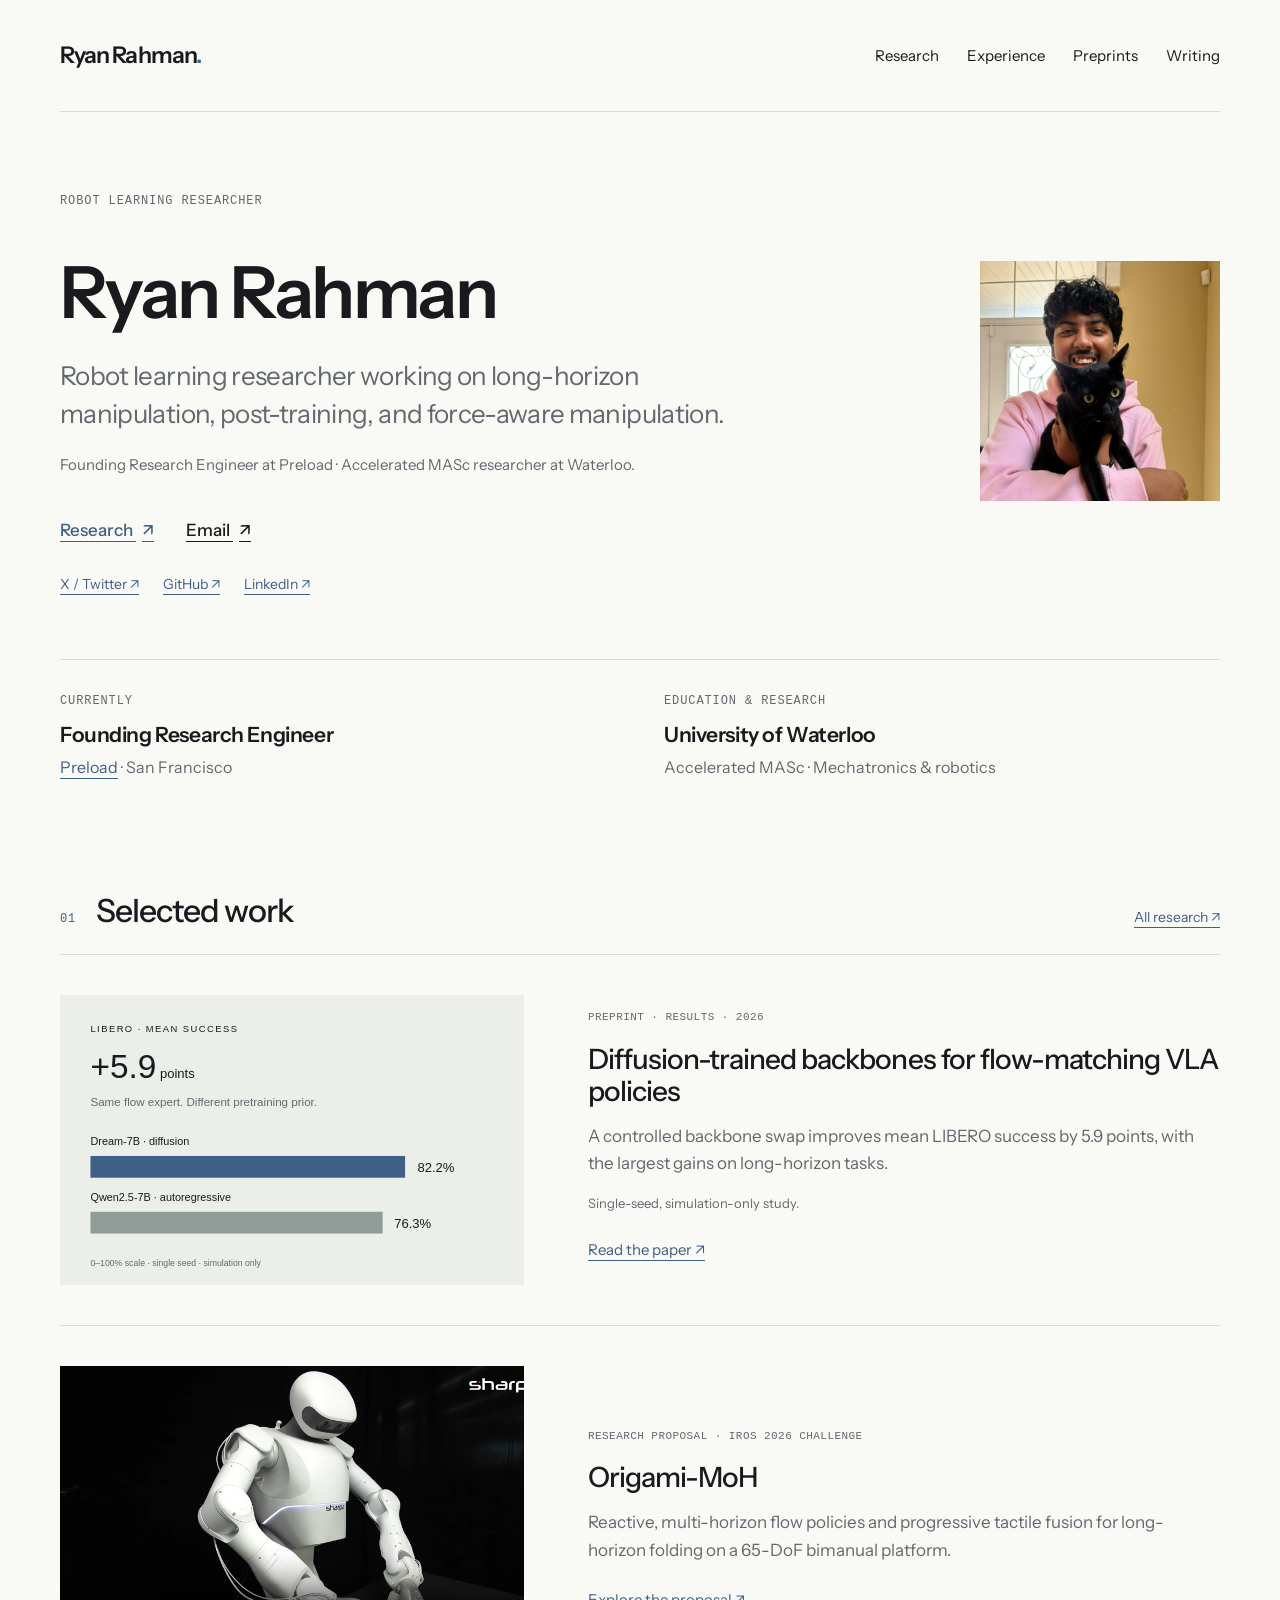
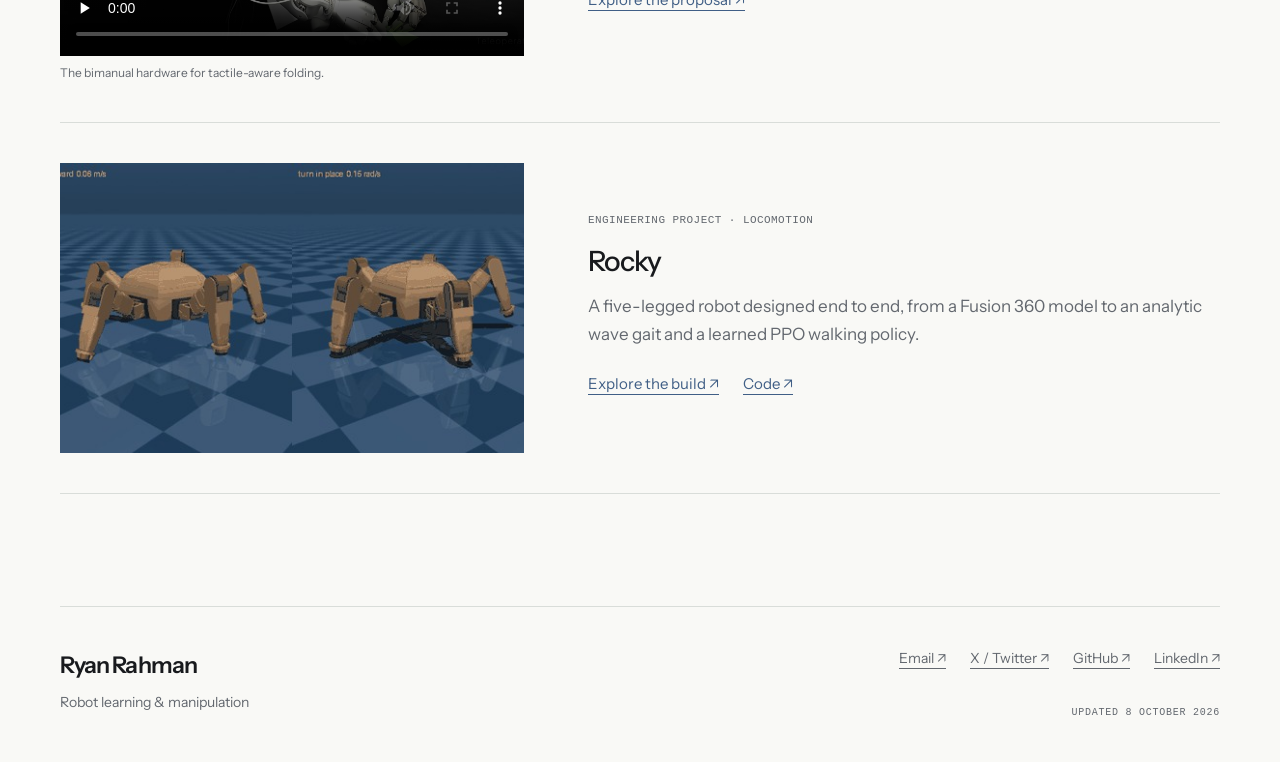
==== index.html @ 8556d03f "Install Vercel Web Analytics ## Vercel Web Analytics Configuration Update  ### Summary Updated Verce" ====
<!doctype html>
<html lang="en">
<head>
<meta charset="utf-8">
<meta name="viewport" content="width=device-width, initial-scale=1"><title>Ryan Rahman · Robot Learning</title>
<meta name="description" content="Ryan Rahman, robot learning researcher working on long-horizon manipulation, post-training, and force-aware manipulation. Founding Research Engineer at Preload and accelerated MASc researcher at Waterloo.">
<link rel="preconnect" href="https://fonts.googleapis.com">
<link rel="preconnect" href="https://fonts.gstatic.com" crossorigin>
<link href="https://fonts.googleapis.com/css2?family=Instrument+Sans:wght@400;500;600;700&display=swap" rel="stylesheet">
<link rel="stylesheet" href="assets/legacy.css">
<link rel="stylesheet" href="assets/site.css">
<script>
  window.va = window.va || function () { (window.vaq = window.vaq || []).push(arguments); };
</script>
<script defer src="/_vercel/analytics/script.js"></script>
<script>
// Preserve previously shared homepage section links.
const oldSections = {'#experience':'experience.html','#preprints':'preprints.html','#discussion':'writing.html'};
function followOldSection(){const destination=oldSections[location.hash];if(destination)location.replace(destination)}
followOldSection();window.addEventListener('hashchange',followOldSection);
</script></head>
<body><a class="skip-link" href="#main">Skip to content</a>
<div class="site-shell">
<header class="site-header"><a class="home-link" href="index.html" aria-label="Ryan Rahman home">Ryan Rahman<span class="brand-dot">.</span></a>
<nav aria-label="Main navigation"><a href="research.html">Research</a><a href="experience.html">Experience</a><a href="preprints.html">Preprints</a><a href="writing.html">Writing</a></nav>
</header>
<main id="main">
<section class="hero" id="about" aria-labelledby="hero-title">
<p class="eyebrow">Robot learning researcher</p>
<div class="hero-layout">
<div>
<h1 id="hero-title">Ryan Rahman</h1>
<p class="hero-intro">Robot learning researcher working on long-horizon manipulation, post-training, and force-aware manipulation.</p>
<p class="hero-affiliation">Founding Research Engineer at Preload · Accelerated MASc researcher at Waterloo.</p>
<div class="hero-actions"><a href="research.html">Research <span aria-hidden="true">↗</span></a><a href="mailto:r8rahman@uwaterloo.ca">Email <span aria-hidden="true">↗</span></a>
</div>
<nav class="social-links" aria-label="Social profiles"><a href="https://x.com/ryanrahman360">X / Twitter ↗</a><a href="https://github.com/ryanrahman27">GitHub ↗</a><a href="https://www.linkedin.com/in/ryan-rahman27/">LinkedIn ↗</a></nav>
</div><img class="portrait" src="assets/ryan-cat.png" width="1536" height="2048" alt="Ryan Rahman smiling while holding his black cat">
</div>
<div class="affiliations">
<div>
<p class="eyebrow">Currently</p>
<h2>Founding Research Engineer</h2>
<p><a href="https://preload.ai/">Preload</a> · San Francisco</p>
</div>
<div>
<p class="eyebrow">Education &amp; research</p>
<h2>University of Waterloo</h2>
<p>Accelerated MASc · Mechatronics &amp; robotics</p>
</div>
</div>
</section>
<section id="research" class="content-section selected" aria-labelledby="selected-title">
<div class="section-heading"><span class="eyebrow">01</span>
<h2 id="selected-title">Selected work</h2><a href="research.html">All research <span aria-hidden="true">↗</span></a>
</div>
<article class="work-row"><a class="work-media" href="preprints/diffusion-vla.html" aria-label="Read the diffusion backbone preprint"><img src="assets/backbone-results.svg" alt="Mean LIBERO success: Dream-7B 82.2%, matched Qwen2.5-7B 76.3%. Single-seed simulation results." width="640" height="400" loading="lazy"></a>
<div class="work-copy">
<p class="eyebrow">Preprint · Results · 2026</p>
<h3><a href="preprints/diffusion-vla.html">Diffusion-trained backbones for flow-matching VLA policies</a>
</h3>
<p>A controlled backbone swap improves mean LIBERO success by 5.9 points, with the largest gains on long-horizon tasks.</p>
<p class="work-note">Single-seed, simulation-only study.</p><a class="text-link" href="preprints/diffusion-vla.html">Read the paper <span aria-hidden="true">↗</span></a>
</div>
</article>
<article class="work-row">
<figure class="work-media"><video src="assets/origami.mp4" poster="assets/origami-poster.jpg" width="640" height="400" controls playsinline preload="none" aria-label="Origami-MoH bimanual dexterous hardware demonstration"></video><figcaption>The bimanual hardware for tactile-aware folding.</figcaption>
</figure>
<div class="work-copy">
<p class="eyebrow">Research proposal · IROS 2026 challenge</p>
<h3><a href="preprints/origami-moh.html">Origami-MoH</a>
</h3>
<p>Reactive, multi-horizon flow policies and progressive tactile fusion for long-horizon folding on a 65-DoF bimanual platform.</p><a class="text-link" href="preprints/origami-moh.html">Explore the proposal <span aria-hidden="true">↗</span></a>
</div>
</article>
<article class="work-row"><a class="work-media" href="research.html#rocky" aria-label="Explore the Rocky project"><img src="assets/rocky-still.jpg" alt="Rocky, a five-legged robot, in its MuJoCo locomotion simulation" width="640" height="400" loading="lazy"></a>
<div class="work-copy">
<p class="eyebrow">Engineering project · Locomotion</p>
<h3><a href="research.html#rocky">Rocky</a>
</h3>
<p>A five-legged robot designed end to end, from a Fusion 360 model to an analytic wave gait and a learned PPO walking policy.</p><a class="text-link" href="research.html#rocky">Explore the build <span aria-hidden="true">↗</span></a><a class="text-link" href="https://github.com/ryanrahman27/rocky">Code <span aria-hidden="true">↗</span></a>
</div>
</article>
</section>



</main>
<footer class="site-footer">
<div><a class="home-link" href="index.html">Ryan Rahman</a>
<p>Robot learning &amp; manipulation</p>
</div>
<div class="footer-links"><a href="mailto:r8rahman@uwaterloo.ca">Email ↗</a><a href="https://x.com/ryanrahman360">X / Twitter ↗</a><a href="https://github.com/ryanrahman27">GitHub ↗</a><a href="https://www.linkedin.com/in/ryan-rahman27/">LinkedIn ↗</a><span class="eyebrow">Updated 8 October 2026</span>
</div>
</footer>
</div>

</body>
</html>
---- assets/legacy.css ----
:root{
    --bg:#ffffff; --text:#333333; --muted:#777777; --soft:#f7f7f7;
    --rule:#e5e5e5; --link:#337ab7; --link-h:#23527c;
    --sans:'Montserrat','Helvetica Neue',Arial,sans-serif;
    --mono:'SFMono-Regular','Consolas','Liberation Mono',Menlo,monospace;
    --w:730px;
  }
  *,*::before,*::after{ box-sizing:border-box; }
  html{ -webkit-text-size-adjust:100%; scroll-behavior:smooth; }
  @media (prefers-reduced-motion:reduce){ html{ scroll-behavior:auto; } }
  body{
    margin:0; background:var(--bg); color:var(--text);
    font-family:var(--sans); font-size:15px; line-height:1.6;
    -webkit-font-smoothing:antialiased; text-rendering:optimizeLegibility;
  }
  a{ color:var(--link); text-decoration:none; }
  a:hover{ color:var(--link-h); text-decoration:underline; }
  img{ max-width:100%; }
  b,strong{ font-weight:600; }

  .page{ max-width:var(--w); margin:0 auto; padding:20px 15px 40px; }

  /* ---------- Header (brand + nav) ---------- */
  .header{
    display:flex; justify-content:space-between; align-items:baseline;
    flex-wrap:wrap; gap:.4rem 1rem;
    border-bottom:1px solid var(--rule); padding-bottom:12px; margin-bottom:26px;
  }
  .brand{ font-size:22px; font-weight:500; color:#333; margin:0; line-height:40px; letter-spacing:.01em; }
  .tabs{ display:flex; flex-wrap:wrap; gap:2px; }
  .tab{
    font-family:var(--sans); font-size:12px; font-weight:500; letter-spacing:.05em;
    text-transform:uppercase; color:var(--link); background:none; border:0; cursor:pointer;
    padding:8px 12px; border-radius:4px; line-height:1; transition:background .15s,color .15s;
  }
  .tab:hover{ color:var(--link-h); background:var(--soft); text-decoration:none; }
  .tab[aria-selected="true"]{ color:#fff; background:var(--link); }
  .tab:focus-visible{ outline:2px solid var(--link); outline-offset:2px; }

  /* ---------- Intro (bio) ---------- */
  .intro{ margin-bottom:38px; }
  .subtitle{ font-size:16px; color:var(--muted); margin:0 0 1.3rem; }
  .abstract{ margin:0; }
  .abstract p{ margin:0; line-height:1.7; }
  .byline{ display:flex; flex-wrap:wrap; align-items:baseline; gap:.3rem .8rem; font-size:13.5px; color:var(--muted); margin-top:1.5rem; }
  .byline .sep{ color:#ccc; }
  .byline .affil{ color:var(--muted); }

  /* ---------- About ---------- */
  .about{ display:flex; gap:1.8rem; align-items:flex-start; }
  .about-photo{ flex:0 0 210px; width:210px; height:auto; border:1px solid var(--rule); border-radius:4px; display:block; }
  .about-text{ flex:1 1 0; min-width:0; }
  .about-text .subtitle{ margin-top:0; }
  @media (max-width:36rem){ .about{ flex-direction:column; gap:1.2rem; } .about-photo{ width:170px; flex-basis:auto; } }

  /* ---------- Sections / panels ---------- */
  main{ margin:0; }
  section.panel{ margin-top:1.6rem; }
  section.panel[hidden]{ display:none; }
  section.panel > p:first-child{ margin-top:0; }
  p{ margin:0 0 1rem; }

  h2.section{ font-size:20px; font-weight:500; color:#333; border-bottom:1px solid var(--rule); padding-bottom:6px; margin:0 0 18px; }
  h2.section .no{ color:var(--link); font-weight:500; margin-right:.4rem; }
  h3.sub{ font-size:18px; font-weight:600; color:#333; margin:30px 0 8px; line-height:1.3; }
  h3.sub:first-of-type{ margin-top:6px; }
  h3.sub .no{ color:var(--link); font-weight:600; margin-right:.45rem; }
  a.ref{ color:var(--link); }

  /* ---------- Experience entries ---------- */
  .entry{ margin-bottom:22px; }
  .entry .role{ font-size:16px; font-weight:600; color:#333; margin:0; }
  .entry .org{ font-size:13px; color:var(--muted); margin:2px 0 6px; }
  .entry .org .dot{ color:#ccc; margin:0 .4rem; }
  .entry .desc{ margin:4px 0 0; }
  .sidenote{ display:block; font-size:12px; color:var(--muted); line-height:1.5; margin:0 0 3px; }
  .sidenote b{ color:#555; font-weight:600; }
  ul.tight{ margin:.3rem 0 0; padding-left:1.15rem; }
  ul.tight li{ margin-bottom:.4rem; }
  ul.tight li::marker{ color:#bbb; }

  /* ---------- Figures / diagrams ---------- */
  figure{ margin:20px 0; }
  .plate{ background:var(--soft); border:1px solid var(--rule); border-radius:4px; padding:18px 16px; overflow-x:auto; }
  figcaption{ font-size:13px; color:var(--muted); margin-top:8px; line-height:1.5; }
  figcaption b{ color:#555; font-weight:600; }
  figure video.vid{ width:100%; height:auto; display:block; border:1px solid var(--rule); border-radius:4px; background:#000; }
  .flow{ display:flex; align-items:stretch; gap:.5rem; min-width:max-content; }
  .flow.col{ flex-direction:column; min-width:0; }
  .node{ flex:1 1 0; min-width:8.5rem; background:#fff; border:1px solid var(--rule); border-radius:4px; padding:.65rem .7rem; display:flex; flex-direction:column; gap:.15rem; justify-content:center; }
  .node .t{ font-size:13px; font-weight:600; color:#333; line-height:1.2; }
  .node .d{ font-family:var(--mono); font-size:10px; color:var(--muted); line-height:1.35; }
  .node.accent{ border-color:var(--link); }
  .node.accent .t{ color:var(--link); }
  .node.frozen{ background:#eee; border-style:dashed; }
  .arrow{ align-self:center; color:#bbb; font-size:1rem; flex:0 0 auto; }

  .photo-row{ display:grid; grid-template-columns:1fr 1fr; gap:.7rem; }
  .photo-row img{ width:100%; height:auto; display:block; border:1px solid var(--rule); border-radius:4px; background:var(--soft); }
  @media (max-width:34rem){ .photo-row{ grid-template-columns:1fr; } }

  /* ---------- Stat row ---------- */
  .stats{ display:grid; grid-template-columns:repeat(auto-fit,minmax(7rem,1fr)); gap:0; margin:16px 0 0; border:1px solid var(--rule); border-radius:4px; overflow:hidden; }
  .stat{ padding:12px 14px; background:var(--soft); border-right:1px solid var(--rule); }
  .stat:last-child{ border-right:0; }
  .stat .v{ font-size:16px; font-weight:600; color:#333; }
  .stat .k{ font-size:11px; text-transform:uppercase; letter-spacing:.06em; color:var(--muted); margin-top:2px; }

  /* ---------- Preprints ---------- */
  .preprint{ border:1px solid var(--rule); border-radius:4px; padding:18px 20px; margin:0 0 16px; background:#fff; }
  .preprint .status{ font-size:11px; text-transform:uppercase; letter-spacing:.08em; color:var(--link); margin:0 0 8px; }
  .preprint h3{ font-size:17px; font-weight:600; color:#333; margin:0 0 8px; line-height:1.3; }
  .preprint .q{ font-style:italic; color:var(--muted); margin:0 0 10px; }
  .preprint p.body{ font-size:14px; margin:0 0 12px; }
  .tags{ display:flex; flex-wrap:wrap; gap:6px; }
  .tag{ font-size:11px; color:var(--muted); border:1px solid var(--rule); border-radius:3px; padding:2px 8px; }
  .readlink{ font-size:13px; font-weight:500; color:var(--link); }
  .readlink:hover{ text-decoration:underline; }

  /* ---------- Discussion (collapsible) ---------- */
  details.post{ border:1px solid var(--rule); border-radius:4px; background:#fff; margin-bottom:10px; overflow:hidden; }
  details.post > summary{ cursor:pointer; list-style:none; padding:14px 92px 14px 16px; position:relative; transition:background .15s; }
  details.post > summary::-webkit-details-marker{ display:none; }
  details.post > summary:hover{ background:var(--soft); }
  details.post > summary:focus-visible{ outline:2px solid var(--link); outline-offset:-2px; }
  details.post > summary::after{ content:"Read"; position:absolute; right:16px; top:15px; font-size:11px; letter-spacing:.06em; text-transform:uppercase; color:var(--link); }
  details.post[open] > summary::after{ content:"Close"; }
  details.post[open] > summary{ border-bottom:1px solid var(--rule); }
  .post-meta{ font-size:11px; text-transform:uppercase; letter-spacing:.08em; color:var(--muted); margin:0; }
  .post-title{ font-size:16px; font-weight:600; color:#333; margin:3px 0 0; line-height:1.3; }
  .post-inner{ padding:16px; }
  details.post > .post-inner{ display:none; }
  details.post[open] > .post-inner{ display:block; }
  a.paper-card{ display:block; border:1px solid var(--rule); border-radius:4px; padding:12px 14px; margin:0 0 16px; background:var(--soft); transition:border-color .15s; }
  a.paper-card:hover{ border-color:var(--link); text-decoration:none; }
  .pc-label{ display:block; font-size:10px; text-transform:uppercase; letter-spacing:.1em; color:var(--link); margin-bottom:4px; }
  .pc-title{ display:block; font-weight:600; color:#333; font-size:15px; line-height:1.3; }
  .pc-meta{ display:block; font-size:12px; color:var(--muted); margin-top:4px; }
  .pipeline{ font-family:var(--mono); font-size:12.5px; color:#333; background:var(--soft); border:1px solid var(--rule); border-radius:4px; padding:10px 12px; margin:0 0 1rem; overflow-x:auto; white-space:nowrap; }
  ul.roles{ list-style:none; padding:0; margin:0 0 1rem; }
  ul.roles li{ font-size:14px; margin-bottom:5px; }
  ul.roles b{ color:var(--link); font-weight:600; }
  ul.roles .ar{ color:#bbb; margin:0 .3rem; }
  .mono{ font-family:var(--mono); font-size:.9em; }

  /* ---------- Footer ---------- */
  footer{ margin-top:40px; padding-top:16px; border-top:1px solid var(--rule); color:var(--muted); font-size:13px; display:flex; flex-wrap:wrap; justify-content:space-between; gap:.3rem 1rem; }
  footer a{ color:var(--muted); }
  footer a:hover{ color:var(--link); }

  ::selection{ background:rgba(51,122,183,.22); }
---- assets/site.css ----
:root{--bg:#f9f9f6;--text:#181a1d;--muted:#63686f;--soft:#eeefeb;--rule:#d9ddd9;--link:#405f86;--link-h:#263f60;--sans:'Instrument Sans',Arial,sans-serif;--w:1160px}

body{font-size:18px;line-height:1.6}
a{text-decoration:underline;text-underline-offset:5px;text-decoration-thickness:1px;transition:color .18s,background .18s}
a:focus-visible,summary:focus-visible,video:focus-visible{outline:2px solid var(--link);outline-offset:6px}
h1,h2,h3{color:var(--text);line-height:1.15;letter-spacing:-.035em}
p{max-width:70ch}
h1{font-size:72px;font-weight:600;margin:24px 0}
h2{font-size:32px;font-weight:500;margin:0}
h3{font-size:28px;font-weight:500;margin:0 0 16px}
.site-shell{max-width:1280px;padding:0 60px;margin:auto}
.site-header{display:flex;justify-content:space-between;align-items:center;gap:24px;min-height:112px;border-bottom:1px solid var(--rule)}
.home-link{font-size:23px;font-weight:600;color:var(--text);text-decoration:none;letter-spacing:-.04em}
.brand-dot{color:var(--link)}
.site-header nav{display:flex;gap:28px;flex-wrap:wrap}
.site-header nav a{font-size:15px;color:var(--text);text-decoration:none;padding:12px 0}
.site-header nav a:hover,.site-header nav a[aria-current]{color:var(--link);text-decoration:underline}
.eyebrow{font:12px/1.6 var(--mono);text-transform:uppercase;letter-spacing:.075em;color:var(--muted);margin:0 0 16px}
.hero{padding:80px 0 0}
.hero-layout{display:grid;grid-template-columns:minmax(0,1fr) 240px;gap:56px;align-items:start}
.hero-intro{font-size:26px;line-height:1.45;letter-spacing:-.025em;color:var(--muted);max-width:680px;margin:0 0 20px}
.hero-affiliation{font-size:15px;max-width:680px;color:var(--muted)}
.portrait{width:240px;height:240px;object-fit:cover;object-position:center 20%;justify-self:end;margin-top:34px}
.hero-actions{display:flex;gap:32px;align-items:center;margin:32px 0 56px}
.hero-actions a{font-size:17px;font-weight:500;color:var(--text);padding:8px 0}
.hero-actions a:first-child{color:var(--link)}
.hero-actions span{margin-left:6px}
.file-type{font:10px var(--mono);color:var(--muted)}
.affiliations{display:grid;grid-template-columns:1fr 1fr;gap:48px;border-top:1px solid var(--rule);padding-top:32px}
.affiliations h2{font-size:21px;font-weight:600;margin-bottom:8px;letter-spacing:-.02em}
.affiliations .eyebrow{margin-bottom:12px}
.affiliations p:last-child{font-size:16px;color:var(--muted);margin:0}
.content-section{margin-top:112px;scroll-margin-top:32px}
.section-heading{display:flex;gap:20px;align-items:baseline;border-bottom:1px solid var(--rule);padding-bottom:24px;margin-bottom:0}
.section-heading .eyebrow{margin:0;color:var(--link)}
.section-heading>a{margin-left:auto;font-size:14px;white-space:nowrap}
.work-row{display:grid;grid-template-columns:40% 1fr;gap:64px;align-items:center;padding:40px 0;border-bottom:1px solid var(--rule)}
.work-media{display:block;margin:0;min-width:0}
.work-media img,.work-media video{display:block;width:100%;height:auto;aspect-ratio:16/10;object-fit:cover;background:var(--soft)}
.work-media figcaption{font-size:12px;margin-top:8px}
.work-copy h3 a{color:var(--text);text-decoration:none}
.work-copy h3 a:hover{text-decoration:underline}
.work-copy p{font-size:17px;color:var(--muted);margin-bottom:16px}
.work-copy .eyebrow{font-size:11px;letter-spacing:.04em}
.work-copy .work-note{font-size:13px}
.text-link{font-size:15px;display:inline-block;padding:8px 0;margin-right:24px}
.entry{display:grid;grid-template-columns:29% 1fr;column-gap:40px;row-gap:4px;padding:28px 0;border-bottom:1px solid var(--rule);margin:0}
.entry .sidenote{grid-column:1;grid-row:1/4;font:12px/1.9 var(--mono)}
.entry .sidenote b{font:500 15px var(--sans);display:inline-block;margin-bottom:4px;color:var(--text)}
.entry .role{grid-column:2;font-size:22px;font-weight:500;letter-spacing:-.025em}
.entry .org,.entry .desc{grid-column:2;margin:0}
.entry .org{font-size:14px}
.entry .desc{font-size:16px;color:var(--muted)}
.preprint{background:transparent;border:0;border-bottom:1px solid var(--rule);border-radius:0;padding:32px 0;margin:0}
.preprint h3{font-size:25px;font-weight:500;max-width:850px}
.preprint .status{font:12px/1.6 var(--mono);color:var(--link)}
.preprint p.body,.preprint .q{font-size:16px;max-width:75ch}
.preprint .q{font-style:normal}
.preprint p.body{color:var(--muted)}
.tags{margin:20px 0 0}
.tag{border:0;padding:0 16px 0 0;font:11px/1.6 var(--mono)}
.readlink{font-size:15px}
#preprints>.section-heading+p{margin-top:24px;font-size:16px;color:var(--muted)}
details.post{background:transparent;border:0;border-bottom:1px solid var(--rule);border-radius:0;margin:0}
details.post>summary{padding:28px 76px 28px 0}
details.post>summary::after{right:0;top:33px;font:11px var(--mono)}
.post-title{font-size:22px;font-weight:500;margin-top:10px}
.post-meta{font:11px/1.5 var(--mono)}
.post-inner{max-width:850px;padding:24px 0 32px}
.post-body{font-size:17px}
.post-body p{max-width:70ch}
.paper-card{max-width:70ch}
.site-footer{margin:112px 0 0;padding:40px 0;align-items:start;font-size:14px}
.site-footer p{margin:8px 0}
.footer-links{display:flex;gap:24px;flex-wrap:wrap;justify-content:flex-end;max-width:400px}
.footer-links .eyebrow{flex-basis:100%;text-align:right;margin:12px 0 0;font-size:10px}
.skip-link{position:absolute;left:24px;top:-100px;padding:12px;background:var(--bg);z-index:5}
.skip-link:focus{top:12px}
.collection-intro{padding-top:72px}
.collection-intro h1{font-size:56px}
.collection-intro p:not(.eyebrow){max-width:650px;color:var(--muted)}
.collection-intro+.content-section{margin-top:64px}
.collection-intro+.content-section>p{margin-top:28px;max-width:75ch}
h3.sub{font-size:29px;font-weight:500;margin:64px 0 16px}
h3.sub:first-of-type{margin-top:40px}
.content-section>.sidenote{margin:0 0 24px}
.content-section>p{max-width:75ch}
.photo-row img{object-fit:contain;max-height:420px}
.stats{border-radius:0}
.plate,.node{border-radius:0}
.collection-intro~.content-section .section-heading h2{font-size:28px}
#rocky{scroll-margin-top:30px}
::selection{background:#dce4ed}

@media(min-width:1600px){.hero{padding-top:96px}
}

@media(max-width:900px){.site-shell{padding:0 32px}
.site-header nav{gap:20px}
.hero-layout{grid-template-columns:minmax(0,1fr) 180px;gap:24px}.portrait{width:180px;height:180px}
h1{font-size:60px}
.hero-intro{font-size:23px}
.work-row{gap:32px;grid-template-columns:42% 1fr}
.work-copy h3{font-size:24px}
.entry{grid-template-columns:32% 1fr;gap:8px 24px}
}

@media(max-width:600px){body{font-size:17px}
.site-shell{padding:0 22px}
.site-header{display:block;padding:24px 0 12px;min-height:0}
.home-link{font-size:21px}
.site-header nav{justify-content:space-between;gap:8px;margin-top:12px}
.site-header nav a{font-size:13px;padding:12px 0}
.hero{padding-top:48px}
.hero-layout{display:block}
.portrait{display:block;width:160px;height:160px;margin:0 0 32px}
h1{font-size:44px;letter-spacing:-.045em;margin:20px 0 24px}
.hero-intro{font-size:21px;line-height:1.5}
.hero-affiliation{font-size:14px;margin-top:24px}
.hero-actions{gap:26px;margin:24px 0 40px}
.hero-actions a{font-size:16px}
.affiliations{grid-template-columns:1fr;gap:28px;padding-top:28px}
.affiliations h2{font-size:20px}
.affiliations p:last-child{font-size:15px}
.content-section{margin-top:64px}
.section-heading{gap:12px;padding-bottom:20px;flex-wrap:wrap}
.section-heading h2{font-size:27px}
.section-heading>a{font-size:12px}
.work-row{grid-template-columns:1fr;gap:24px;padding:28px 0 32px}
.work-copy h3{font-size:26px}
.work-copy .eyebrow{font-size:10px;margin-bottom:12px}
.work-copy p{font-size:16px}
.entry{display:block;padding:24px 0}
.entry .sidenote{margin-bottom:14px}
.entry .role{font-size:22px}
.entry .org{margin:6px 0 12px}
.preprint h3{font-size:23px}
.post-title{font-size:21px}
.post-meta{font-size:10px}
.site-footer{display:block;margin-top:64px;padding:28px 0}
.footer-links{justify-content:flex-start;margin-top:24px}
.footer-links .eyebrow{text-align:left}
.collection-intro{padding-top:48px}
.collection-intro h1{font-size:42px}
h3.sub{font-size:25px}
.stats{grid-template-columns:1fr 1fr}
.stat:nth-child(2){border-right:0}
.node{min-width:150px}
img{max-width:100%}
}

@media(prefers-reduced-motion:reduce){*,*::before,*::after{scroll-behavior:auto!important;transition:none!important;animation:none!important}
}


.standalone-content{margin-top:40px!important}.standalone-content>p:first-child{color:var(--muted)}
.entry .company-meta{display:flex;gap:16px;align-items:flex-start}
.company-logo{display:flex;flex:0 0 56px;width:56px;height:56px;align-items:center;justify-content:center;background:#fff;border-radius:8px;overflow:hidden}
.company-logo img{width:56px;height:56px;object-fit:contain;display:block}
.company-logo.watonomous{background:#0d1d29}
.company-logo.watonomous img{width:56px;height:56px}
.hero-actions{margin-bottom:12px}
.social-links{display:flex;flex-wrap:wrap;gap:24px;margin:0 0 56px}
.social-links a{font-size:14px;padding:8px 0}
@media(max-width:600px){.social-links{margin-bottom:40px;gap:24px}.entry .company-meta{margin-bottom:20px}}
.company-logo.axibo{padding:4px;background:#000}.company-logo.axibo img{width:48px;height:48px;object-fit:contain}
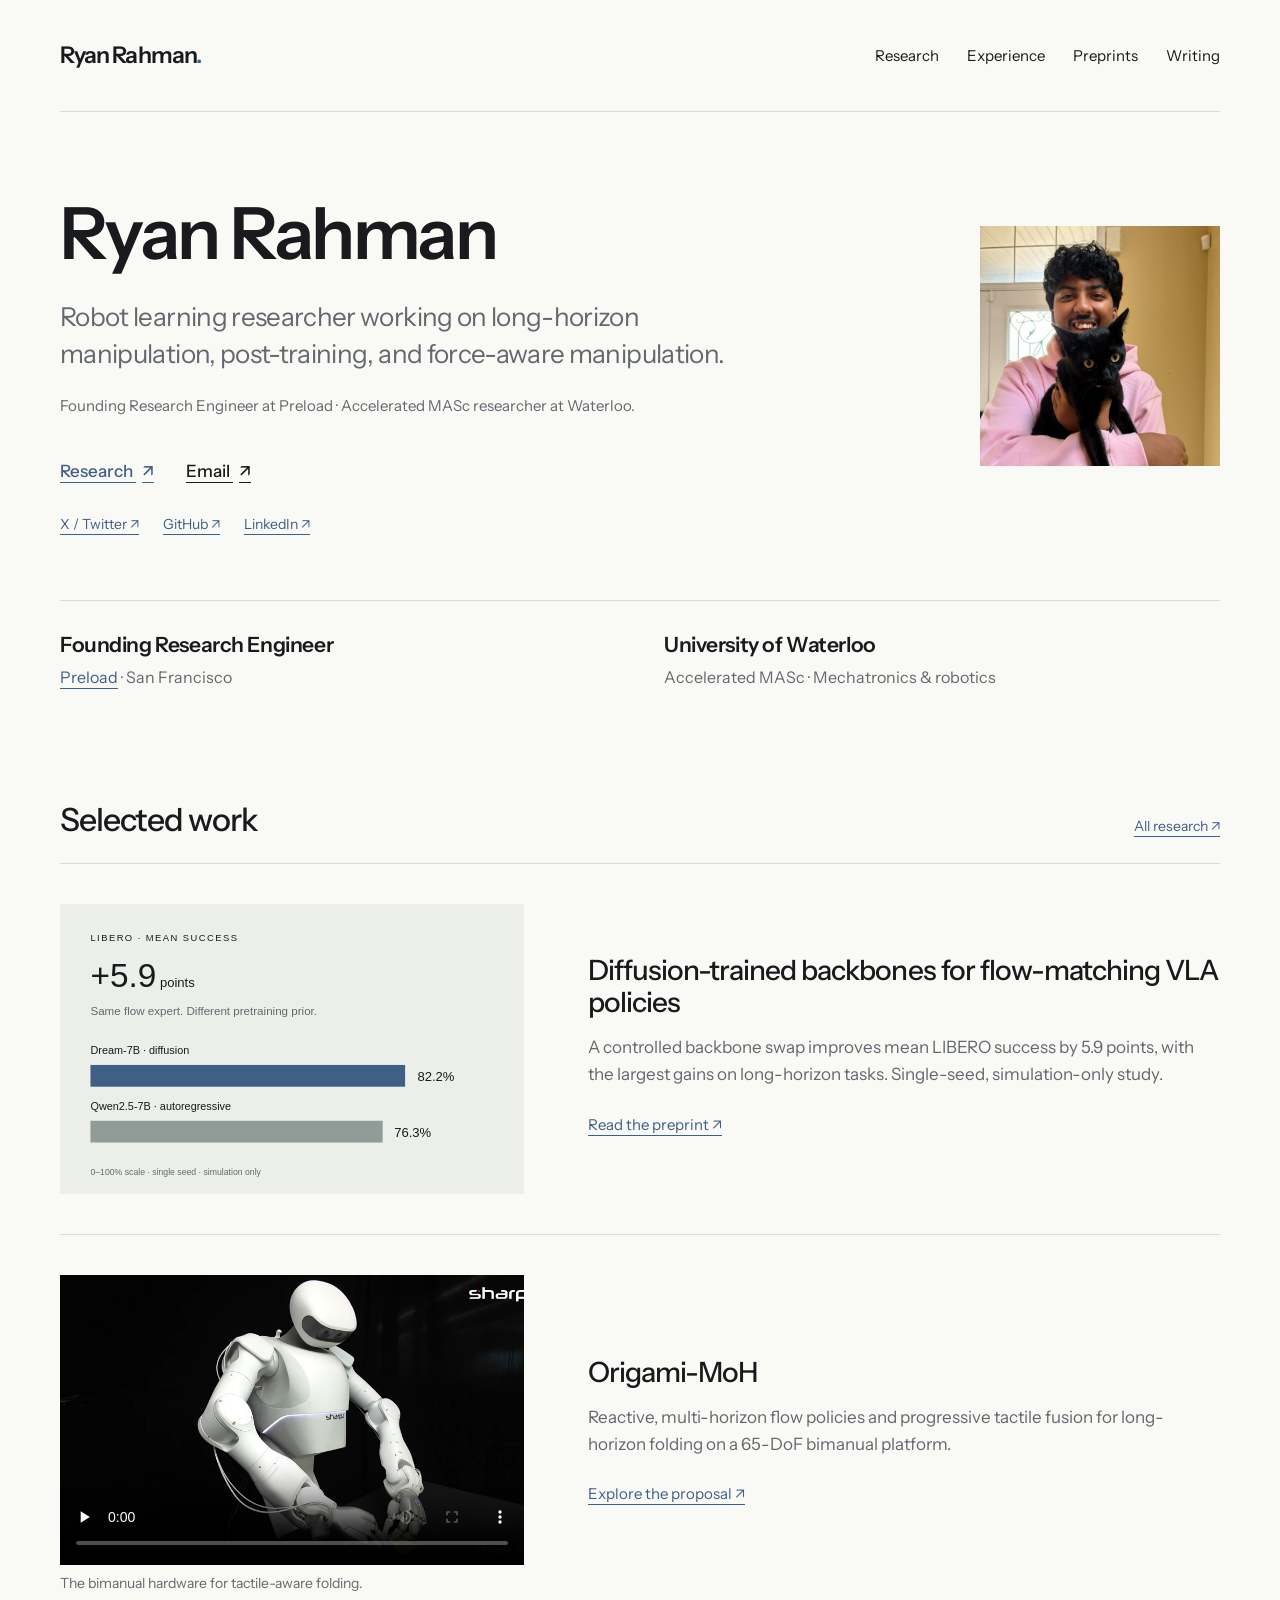
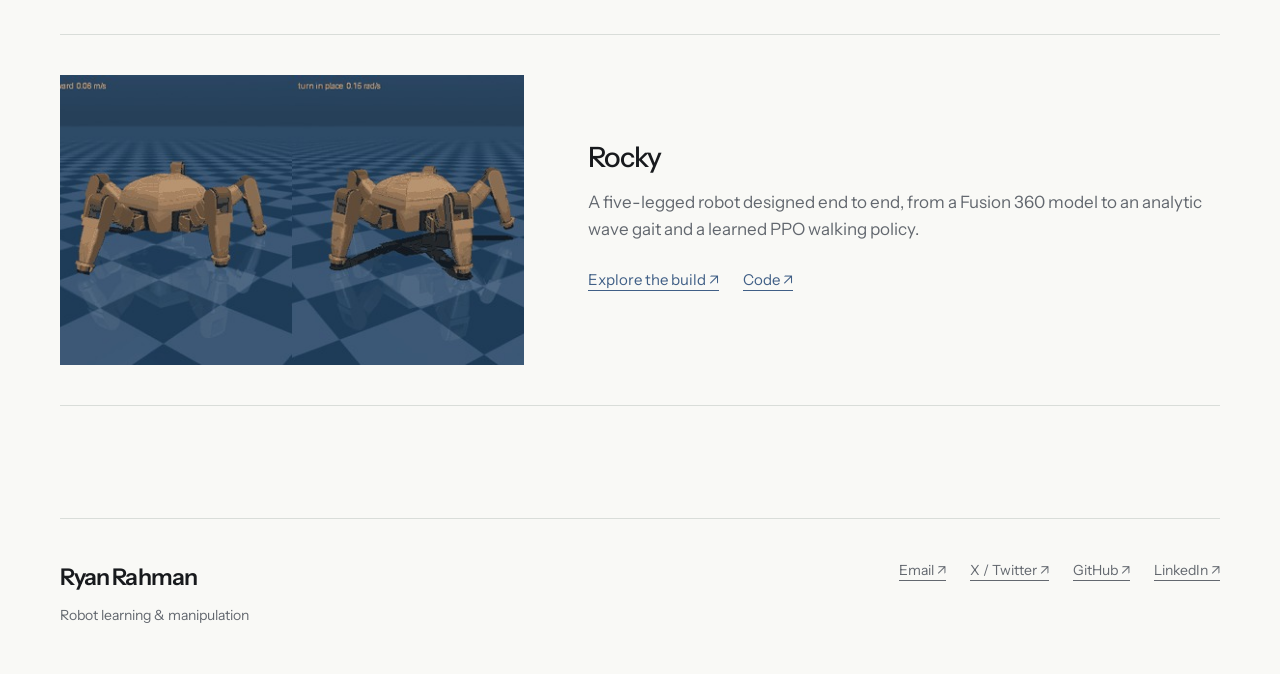
==== commit c5d413fc: "Simplify website labels and improve metadata readability" ====
--- a/index.html
+++ b/index.html
@@ -12,7 +12,7 @@
 <script>
   window.va = window.va || function () { (window.vaq = window.vaq || []).push(arguments); };
 </script>
-<script defer src="/_vercel/analytics/script.js"></script>
+<script defer src="/_vercel/insights/script.js"></script>
 <script>
 // Preserve previously shared homepage section links.
 const oldSections = {'#experience':'experience.html','#preprints':'preprints.html','#discussion':'writing.html'};
@@ -26,7 +26,6 @@
 </header>
 <main id="main">
 <section class="hero" id="about" aria-labelledby="hero-title">
-<p class="eyebrow">Robot learning researcher</p>
 <div class="hero-layout">
 <div>
 <h1 id="hero-title">Ryan Rahman</h1>
@@ -39,35 +38,29 @@
 </div>
 <div class="affiliations">
 <div>
-<p class="eyebrow">Currently</p>
 <h2>Founding Research Engineer</h2>
 <p><a href="https://preload.ai/">Preload</a> · San Francisco</p>
 </div>
 <div>
-<p class="eyebrow">Education &amp; research</p>
 <h2>University of Waterloo</h2>
 <p>Accelerated MASc · Mechatronics &amp; robotics</p>
 </div>
 </div>
 </section>
 <section id="research" class="content-section selected" aria-labelledby="selected-title">
-<div class="section-heading"><span class="eyebrow">01</span>
-<h2 id="selected-title">Selected work</h2><a href="research.html">All research <span aria-hidden="true">↗</span></a>
+<div class="section-heading"><h2 id="selected-title">Selected work</h2><a href="research.html">All research <span aria-hidden="true">↗</span></a>
 </div>
 <article class="work-row"><a class="work-media" href="preprints/diffusion-vla.html" aria-label="Read the diffusion backbone preprint"><img src="assets/backbone-results.svg" alt="Mean LIBERO success: Dream-7B 82.2%, matched Qwen2.5-7B 76.3%. Single-seed simulation results." width="640" height="400" loading="lazy"></a>
 <div class="work-copy">
-<p class="eyebrow">Preprint · Results · 2026</p>
 <h3><a href="preprints/diffusion-vla.html">Diffusion-trained backbones for flow-matching VLA policies</a>
 </h3>
-<p>A controlled backbone swap improves mean LIBERO success by 5.9 points, with the largest gains on long-horizon tasks.</p>
-<p class="work-note">Single-seed, simulation-only study.</p><a class="text-link" href="preprints/diffusion-vla.html">Read the paper <span aria-hidden="true">↗</span></a>
+<p>A controlled backbone swap improves mean LIBERO success by 5.9 points, with the largest gains on long-horizon tasks. Single-seed, simulation-only study.</p><a class="text-link" href="preprints/diffusion-vla.html">Read the preprint <span aria-hidden="true">↗</span></a>
 </div>
 </article>
 <article class="work-row">
 <figure class="work-media"><video src="assets/origami.mp4" poster="assets/origami-poster.jpg" width="640" height="400" controls playsinline preload="none" aria-label="Origami-MoH bimanual dexterous hardware demonstration"></video><figcaption>The bimanual hardware for tactile-aware folding.</figcaption>
 </figure>
 <div class="work-copy">
-<p class="eyebrow">Research proposal · IROS 2026 challenge</p>
 <h3><a href="preprints/origami-moh.html">Origami-MoH</a>
 </h3>
 <p>Reactive, multi-horizon flow policies and progressive tactile fusion for long-horizon folding on a 65-DoF bimanual platform.</p><a class="text-link" href="preprints/origami-moh.html">Explore the proposal <span aria-hidden="true">↗</span></a>
@@ -75,7 +68,6 @@
 </article>
 <article class="work-row"><a class="work-media" href="research.html#rocky" aria-label="Explore the Rocky project"><img src="assets/rocky-still.jpg" alt="Rocky, a five-legged robot, in its MuJoCo locomotion simulation" width="640" height="400" loading="lazy"></a>
 <div class="work-copy">
-<p class="eyebrow">Engineering project · Locomotion</p>
 <h3><a href="research.html#rocky">Rocky</a>
 </h3>
 <p>A five-legged robot designed end to end, from a Fusion 360 model to an analytic wave gait and a learned PPO walking policy.</p><a class="text-link" href="research.html#rocky">Explore the build <span aria-hidden="true">↗</span></a><a class="text-link" href="https://github.com/ryanrahman27/rocky">Code <span aria-hidden="true">↗</span></a>
@@ -90,8 +82,7 @@
 <div><a class="home-link" href="index.html">Ryan Rahman</a>
 <p>Robot learning &amp; manipulation</p>
 </div>
-<div class="footer-links"><a href="mailto:r8rahman@uwaterloo.ca">Email ↗</a><a href="https://x.com/ryanrahman360">X / Twitter ↗</a><a href="https://github.com/ryanrahman27">GitHub ↗</a><a href="https://www.linkedin.com/in/ryan-rahman27/">LinkedIn ↗</a><span class="eyebrow">Updated 8 October 2026</span>
-</div>
+<div class="footer-links"><a href="mailto:r8rahman@uwaterloo.ca">Email ↗</a><a href="https://x.com/ryanrahman360">X / Twitter ↗</a><a href="https://github.com/ryanrahman27">GitHub ↗</a><a href="https://www.linkedin.com/in/ryan-rahman27/">LinkedIn ↗</a></div>
 </footer>
 </div>
 
--- a/assets/site.css
+++ b/assets/site.css
@@ -157,6 +157,8 @@
 .entry .company-meta{display:flex;gap:16px;align-items:flex-start}
 .company-logo{display:flex;flex:0 0 56px;width:56px;height:56px;align-items:center;justify-content:center;background:#fff;border-radius:8px;overflow:hidden}
 .company-logo img{width:56px;height:56px;object-fit:contain;display:block}
+.company-logo.persona{background:#000417;padding:6px}
+.company-logo.persona img{width:44px;height:44px;object-fit:contain}
 .company-logo.watonomous{background:#0d1d29}
 .company-logo.watonomous img{width:56px;height:56px}
 .hero-actions{margin-bottom:12px}
@@ -164,3 +166,10 @@
 .social-links a{font-size:14px;padding:8px 0}
 @media(max-width:600px){.social-links{margin-bottom:40px;gap:24px}.entry .company-meta{margin-bottom:20px}}
 .company-logo.axibo{padding:4px;background:#000}.company-logo.axibo img{width:48px;height:48px;object-fit:contain}
+/* Keep useful dates, statuses, and captions readable without decorative labels. */
+.entry .sidenote{font:14px/1.7 var(--sans)}
+.preprint .status,.post-meta{font:14px/1.6 var(--sans);text-transform:none;letter-spacing:0;color:var(--muted)}
+.content-section>.sidenote{font-size:16px;line-height:1.6}
+.work-media figcaption{font-size:14px;line-height:1.5}
+.stat .k{font-size:14px;text-transform:none;letter-spacing:0}
+.hero h1{margin-top:0}
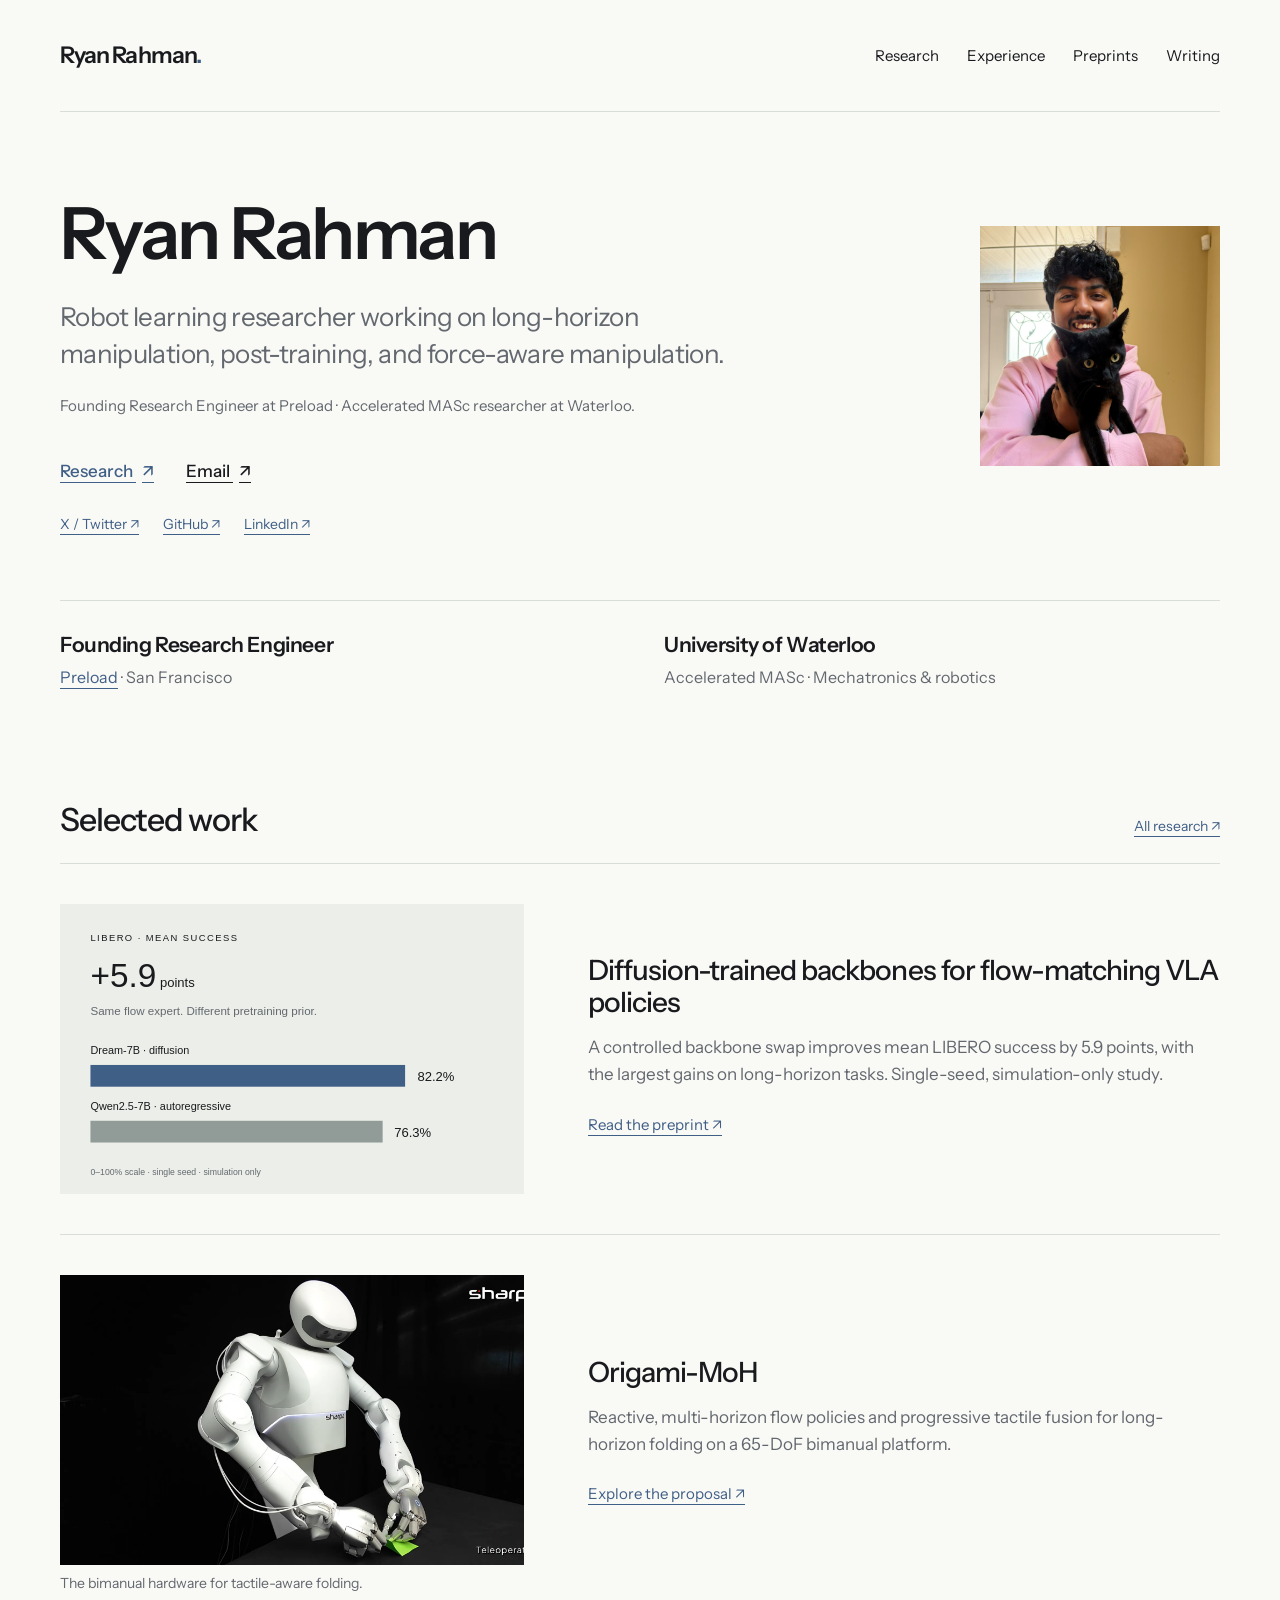
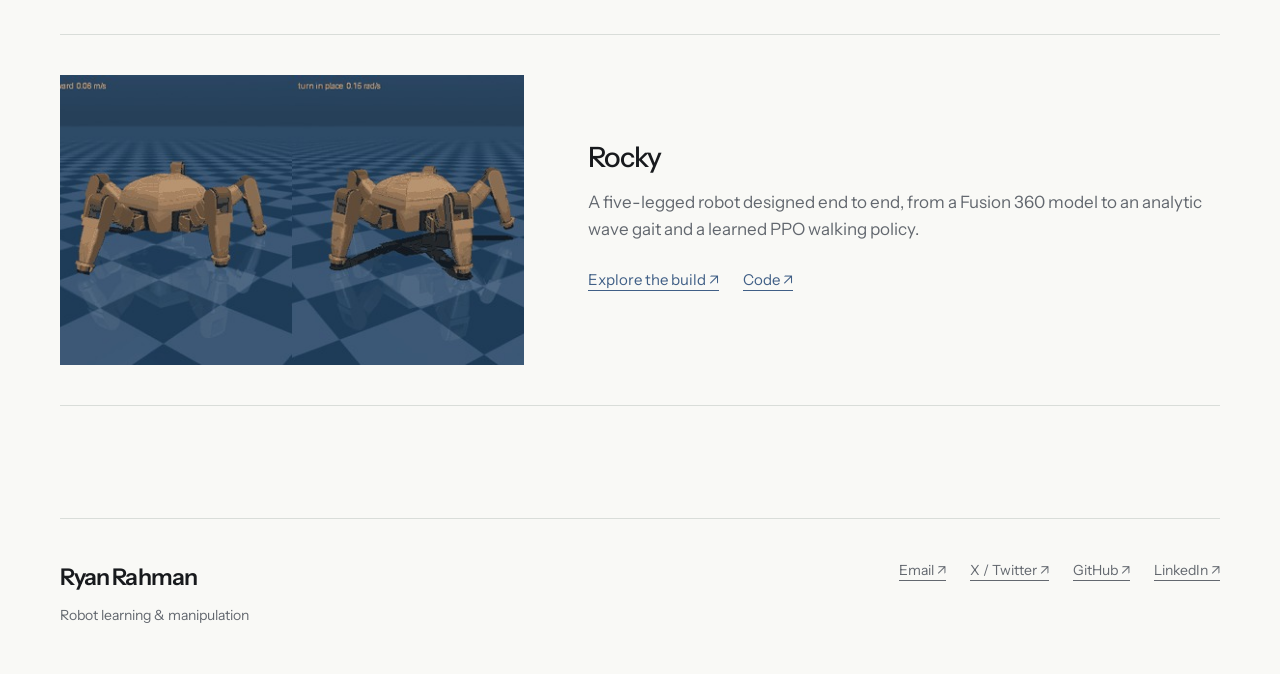
==== commit 8a4d1a93: "Add interactive hover previews for Origami and Rocky" ====
--- a/index.html
+++ b/index.html
@@ -58,7 +58,7 @@
 </div>
 </article>
 <article class="work-row">
-<figure class="work-media"><video src="assets/origami.mp4" poster="assets/origami-poster.jpg" width="640" height="400" controls playsinline preload="none" aria-label="Origami-MoH bimanual dexterous hardware demonstration"></video><figcaption>The bimanual hardware for tactile-aware folding.</figcaption>
+<figure class="work-media motion-preview" data-preview-name="Origami"><video src="assets/origami.mp4" poster="assets/origami-poster.jpg" width="640" height="400" controls playsinline preload="none" aria-label="Origami-MoH bimanual dexterous hardware demonstration"></video><figcaption>The bimanual hardware for tactile-aware folding.</figcaption>
 </figure>
 <div class="work-copy">
 <h3><a href="preprints/origami-moh.html">Origami-MoH</a>
@@ -66,7 +66,9 @@
 <p>Reactive, multi-horizon flow policies and progressive tactile fusion for long-horizon folding on a 65-DoF bimanual platform.</p><a class="text-link" href="preprints/origami-moh.html">Explore the proposal <span aria-hidden="true">↗</span></a>
 </div>
 </article>
-<article class="work-row"><a class="work-media" href="research.html#rocky" aria-label="Explore the Rocky project"><img src="assets/rocky-still.jpg" alt="Rocky, a five-legged robot, in its MuJoCo locomotion simulation" width="640" height="400" loading="lazy"></a>
+<article class="work-row"><div class="work-media motion-preview" data-animation="assets/rocky_gait_policy.gif">
+<button class="media-trigger" type="button" aria-label="Play Rocky preview"><img src="assets/rocky-still.jpg" alt="Rocky, a five-legged robot, in its MuJoCo locomotion simulation" width="640" height="400" loading="lazy"></button>
+</div>
 <div class="work-copy">
 <h3><a href="research.html#rocky">Rocky</a>
 </h3>
@@ -86,5 +88,6 @@
 </footer>
 </div>
 
+<script src="assets/previews.js?v=2" defer></script>
 </body>
 </html>
--- a/assets/site.css
+++ b/assets/site.css
@@ -173,3 +173,12 @@
 .work-media figcaption{font-size:14px;line-height:1.5}
 .stat .k{font-size:14px;text-transform:none;letter-spacing:0}
 .hero h1{margin-top:0}
+.motion-preview{position:relative}
+.motion-preview>a{display:block}
+.preview-toggle{position:absolute;right:12px;bottom:12px;min-height:44px;padding:8px 14px;border:1px solid var(--rule);border-radius:4px;background:var(--bg);color:var(--text);font:500 14px/1.4 var(--sans);cursor:pointer}
+.preview-toggle:hover{background:#fff}
+.preview-toggle:focus-visible{outline:2px solid var(--link);outline-offset:4px}
+.preview-toggle[hidden]{display:none}
+.media-trigger{display:block;width:100%;padding:0;border:0;background:none;cursor:pointer}
+.media-trigger:focus-visible,.motion-preview video:focus-visible{outline:2px solid var(--link);outline-offset:4px}
+.motion-preview video{cursor:pointer}
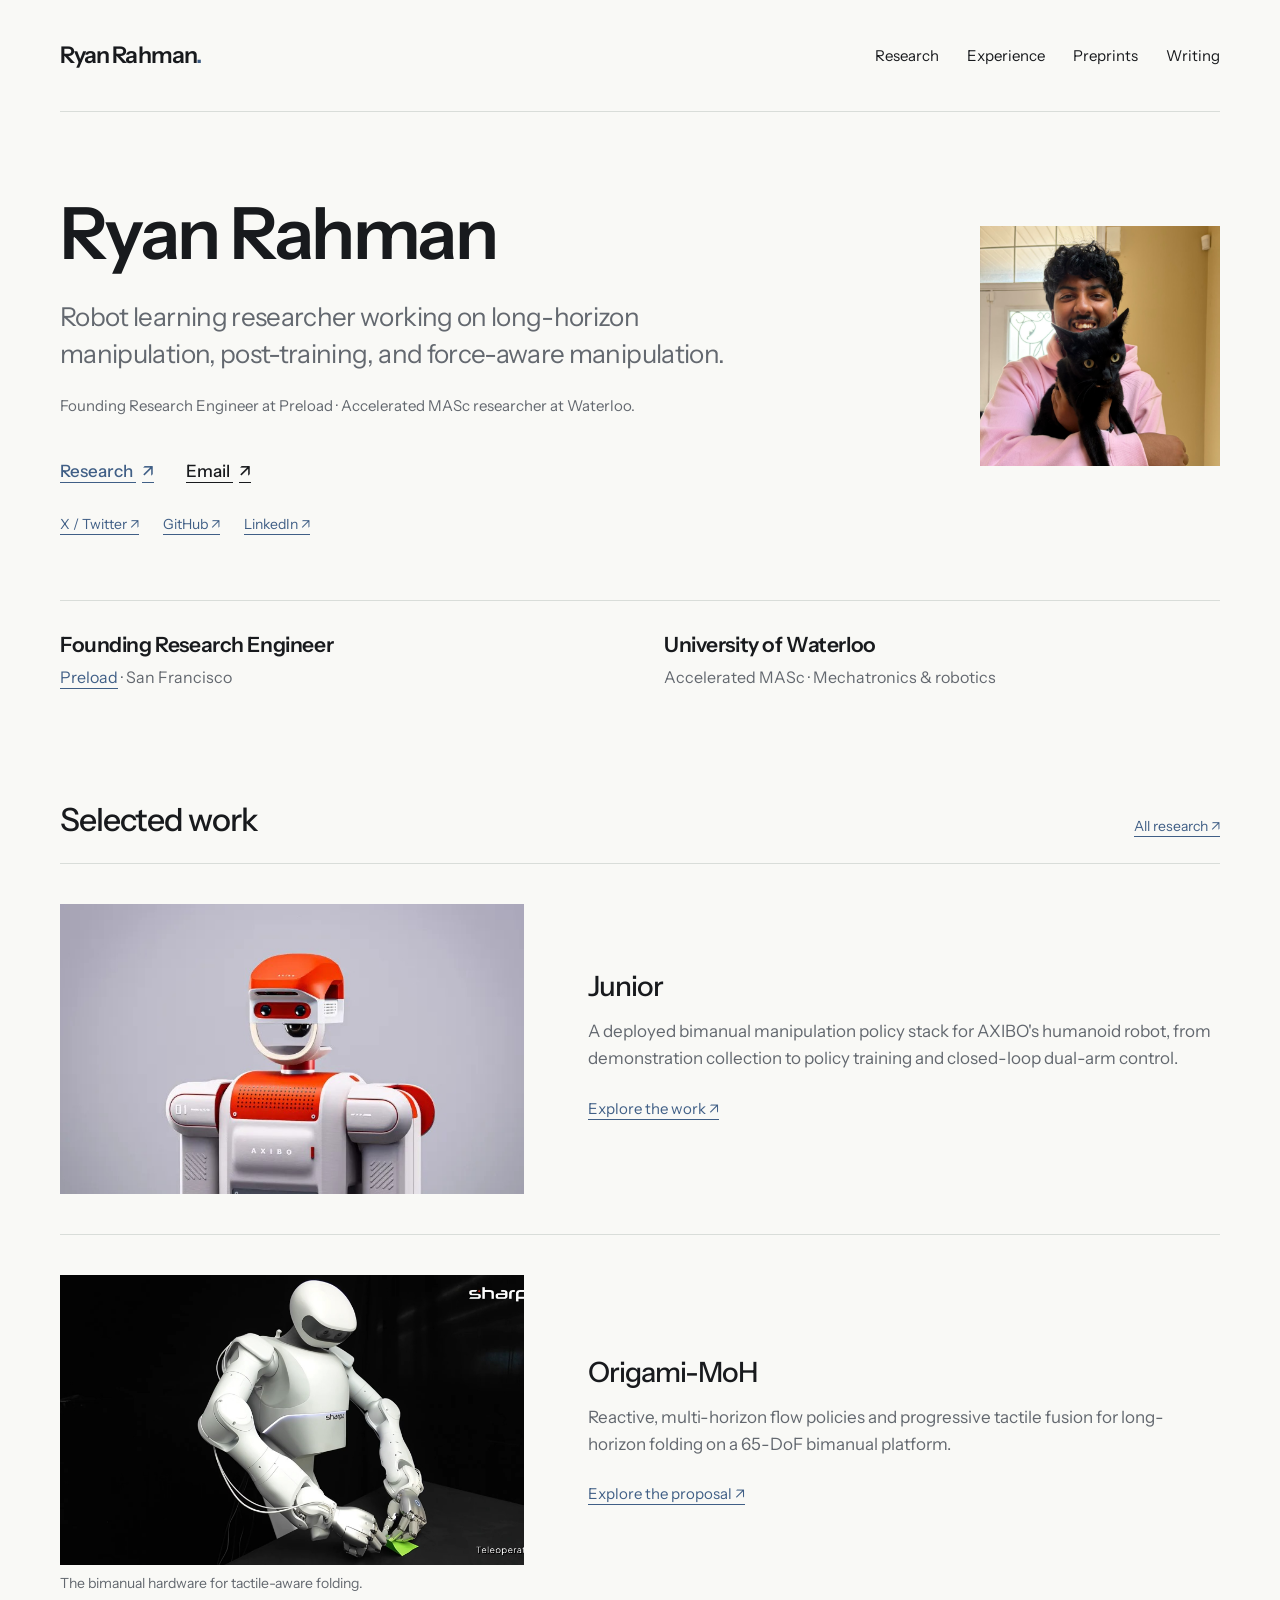
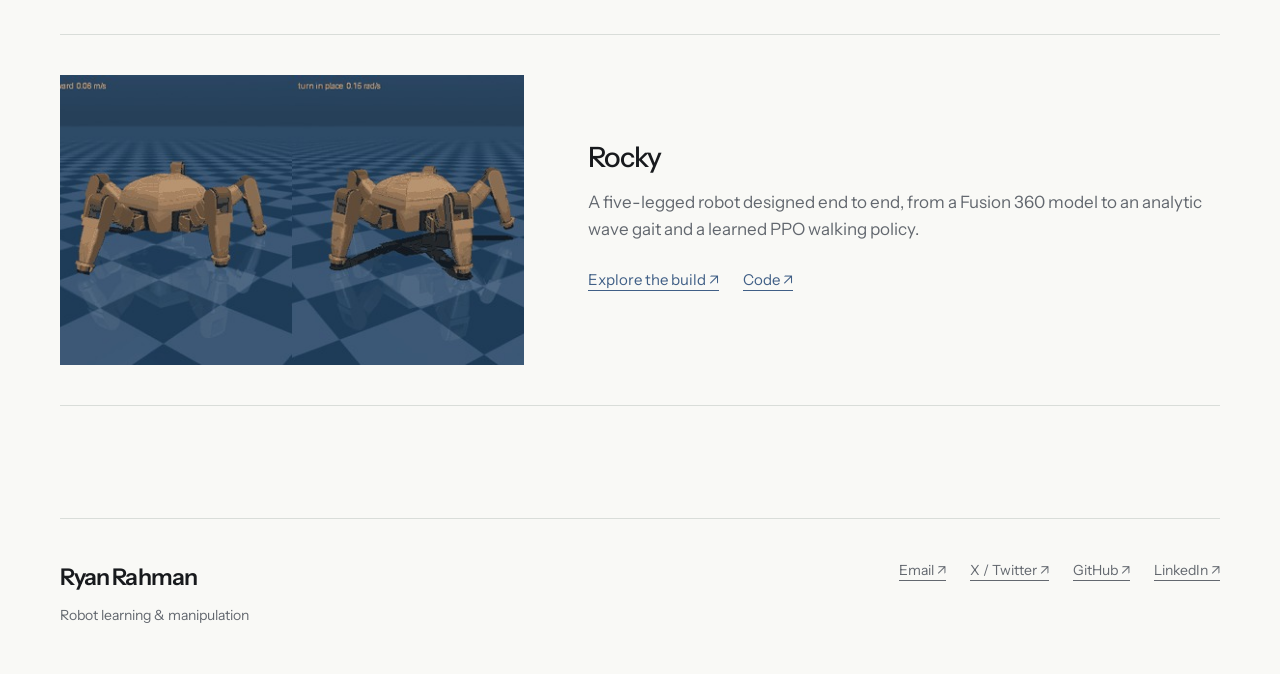
==== commit f57ca68f: "Replace diffusion preprint with Junior in selected work" ====
--- a/index.html
+++ b/index.html
@@ -50,11 +50,10 @@
 <section id="research" class="content-section selected" aria-labelledby="selected-title">
 <div class="section-heading"><h2 id="selected-title">Selected work</h2><a href="research.html">All research <span aria-hidden="true">↗</span></a>
 </div>
-<article class="work-row"><a class="work-media" href="preprints/diffusion-vla.html" aria-label="Read the diffusion backbone preprint"><img src="assets/backbone-results.svg" alt="Mean LIBERO success: Dream-7B 82.2%, matched Qwen2.5-7B 76.3%. Single-seed simulation results." width="640" height="400" loading="lazy"></a>
+<article class="work-row"><a class="work-media" href="research.html#junior" aria-label="Explore Junior"><img src="assets/junior-1.jpg" alt="Junior, AXIBO's bimanual humanoid robot" width="768" height="768" style="object-position:center 30%" loading="lazy"></a>
 <div class="work-copy">
-<h3><a href="preprints/diffusion-vla.html">Diffusion-trained backbones for flow-matching VLA policies</a>
-</h3>
-<p>A controlled backbone swap improves mean LIBERO success by 5.9 points, with the largest gains on long-horizon tasks. Single-seed, simulation-only study.</p><a class="text-link" href="preprints/diffusion-vla.html">Read the preprint <span aria-hidden="true">↗</span></a>
+<h3><a href="research.html#junior">Junior</a></h3>
+<p>A deployed bimanual manipulation policy stack for AXIBO's humanoid robot, from demonstration collection to policy training and closed-loop dual-arm control.</p><a class="text-link" href="research.html#junior">Explore the work <span aria-hidden="true">↗</span></a>
 </div>
 </article>
 <article class="work-row">
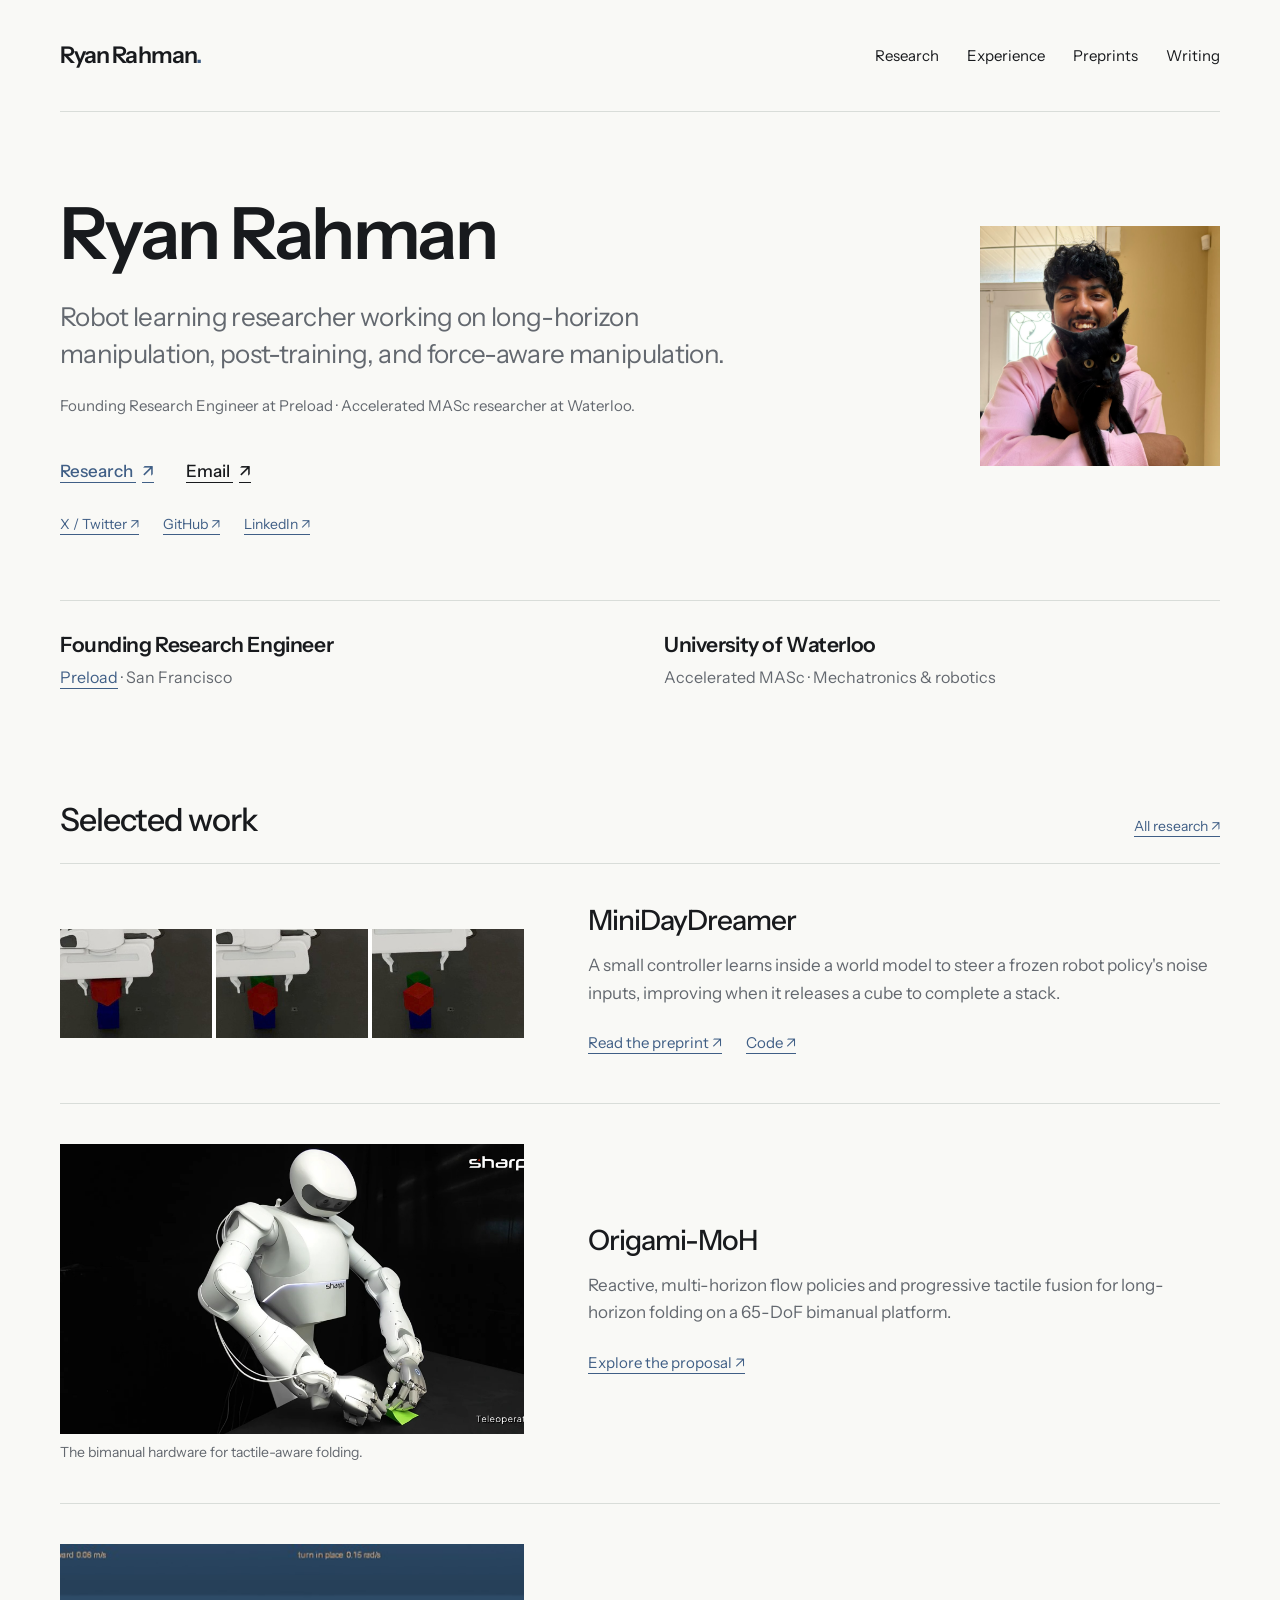
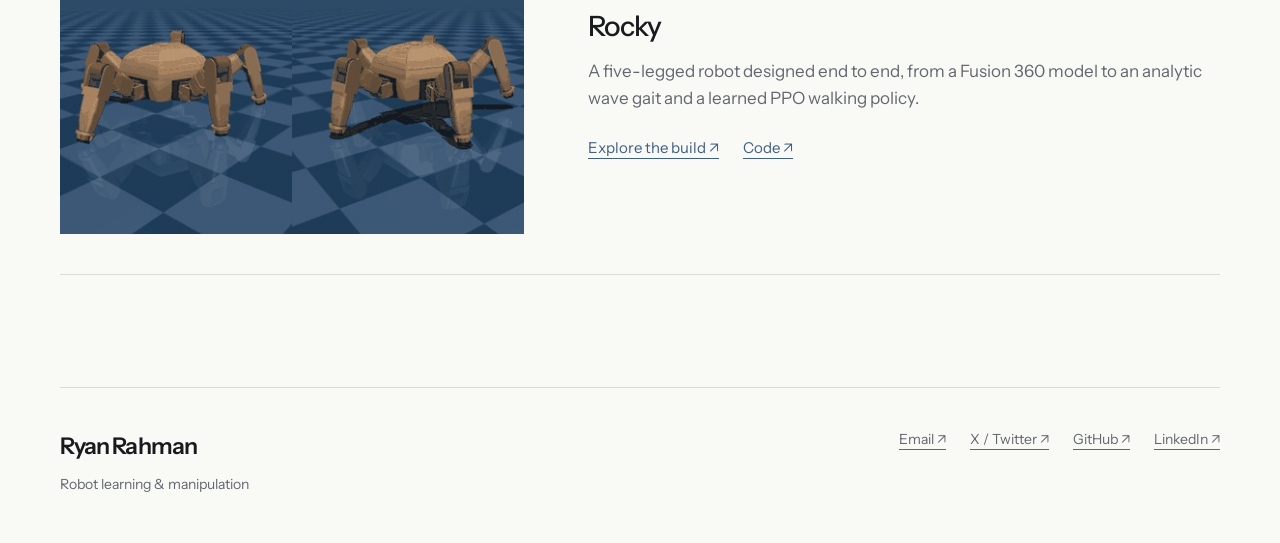
==== commit 4bc5c1db: "Move grasping project to research and feature MiniDayDreamer" ====
--- a/index.html
+++ b/index.html
@@ -18,7 +18,8 @@
 const oldSections = {'#experience':'experience.html','#preprints':'preprints.html','#discussion':'writing.html'};
 function followOldSection(){const destination=oldSections[location.hash];if(destination)location.replace(destination)}
 followOldSection();window.addEventListener('hashchange',followOldSection);
-</script></head>
+</script><link rel="icon" type="image/svg+xml" href="assets/favicon.svg">
+</head>
 <body><a class="skip-link" href="#main">Skip to content</a>
 <div class="site-shell">
 <header class="site-header"><a class="home-link" href="index.html" aria-label="Ryan Rahman home">Ryan Rahman<span class="brand-dot">.</span></a>
@@ -50,10 +51,10 @@
 <section id="research" class="content-section selected" aria-labelledby="selected-title">
 <div class="section-heading"><h2 id="selected-title">Selected work</h2><a href="research.html">All research <span aria-hidden="true">↗</span></a>
 </div>
-<article class="work-row"><a class="work-media" href="research.html#junior" aria-label="Explore Junior"><img src="assets/junior-1.jpg" alt="Junior, AXIBO's bimanual humanoid robot" width="768" height="768" style="object-position:center 30%" loading="lazy"></a>
+<article class="work-row"><a class="work-media" href="preprints/minidaydreamer.html" aria-label="Read MiniDayDreamer"><img src="assets/minidaydreamer/steered.jpg" alt="Three stages of a successful cube stack with dream-trained steering" style="aspect-ratio:auto" loading="lazy"></a>
 <div class="work-copy">
-<h3><a href="research.html#junior">Junior</a></h3>
-<p>A deployed bimanual manipulation policy stack for AXIBO's humanoid robot, from demonstration collection to policy training and closed-loop dual-arm control.</p><a class="text-link" href="research.html#junior">Explore the work <span aria-hidden="true">↗</span></a>
+<h3><a href="preprints/minidaydreamer.html">MiniDayDreamer</a></h3>
+<p>A small controller learns inside a world model to steer a frozen robot policy's noise inputs, improving when it releases a cube to complete a stack.</p><a class="text-link" href="preprints/minidaydreamer.html">Read the preprint <span aria-hidden="true">↗</span></a><a class="text-link" href="https://github.com/ryanrahman27/MiniDayDreamer">Code <span aria-hidden="true">↗</span></a>
 </div>
 </article>
 <article class="work-row">
--- a/assets/site.css
+++ b/assets/site.css
@@ -182,3 +182,38 @@
 .media-trigger{display:block;width:100%;padding:0;border:0;background:none;cursor:pointer}
 .media-trigger:focus-visible,.motion-preview video:focus-visible{outline:2px solid var(--link);outline-offset:4px}
 .motion-preview video{cursor:pointer}
+
+/* Independent research disclosures keep the overview compact. */
+.research-project{border-bottom:1px solid var(--rule);scroll-margin-top:32px}
+.research-project>summary{display:flex;align-items:center;gap:24px;padding:28px 0;cursor:pointer;list-style:none}
+.research-project>summary::-webkit-details-marker{display:none}
+.research-project>summary:focus-visible{outline:2px solid var(--link);outline-offset:6px}
+.project-thumb{flex:0 0 140px;width:140px;height:105px;object-fit:cover;object-position:center 30%;border-radius:4px}
+.project-overview{display:block;flex:1;min-width:0}
+.project-title{display:block;font:500 26px/1.25 var(--sans);letter-spacing:-.5px;color:var(--text)}
+.project-description{display:block;margin-top:10px;font:400 17px/1.6 var(--sans);color:var(--muted);max-width:650px}
+.project-indicator{flex:0 0 24px;width:24px;height:24px;position:relative;color:var(--link)}
+.project-indicator::before,.project-indicator::after{content:"";position:absolute;background:currentColor;left:4px;right:4px;top:11px;height:2px}
+.project-indicator::after{transform:rotate(90deg)}
+.research-project[open] .project-indicator::after{display:none}
+.research-project>summary:hover .project-title{color:var(--link)}
+.project-body{padding:0 0 36px}
+.project-body h3.sub:first-child{margin-top:12px}
+.project-body>.sidenote{font-size:16px;line-height:1.6}
+@media(max-width:600px){
+.research-project>summary{gap:16px;flex-wrap:wrap;padding:24px 0}
+.project-thumb{flex-basis:96px;width:96px;height:72px}
+.project-title{font-size:23px}
+.project-description{font-size:16px}
+.research-project>summary:has(.project-thumb) .project-overview{flex-basis:calc(100% - 136px)}
+.research-project>summary:has(.project-thumb) .project-indicator{position:absolute;right:0;top:24px}
+.research-project>summary:has(.project-thumb){position:relative;padding-right:36px}
+}
+
+.contact-research section{margin:28px 0}
+.contact-research h4{font:500 23px/1.3 var(--sans);margin:24px 0 12px}
+.contact-research figure img{display:block;width:100%;height:auto}
+.contact-research code{overflow-wrap:anywhere}
+.contact-research .results-table{overflow-x:auto;margin:24px 0}
+.contact-research table{width:100%;border-collapse:collapse;font-size:16px}
+.contact-research th,.contact-research td{text-align:left;padding:14px 12px;border-bottom:1px solid var(--rule)}
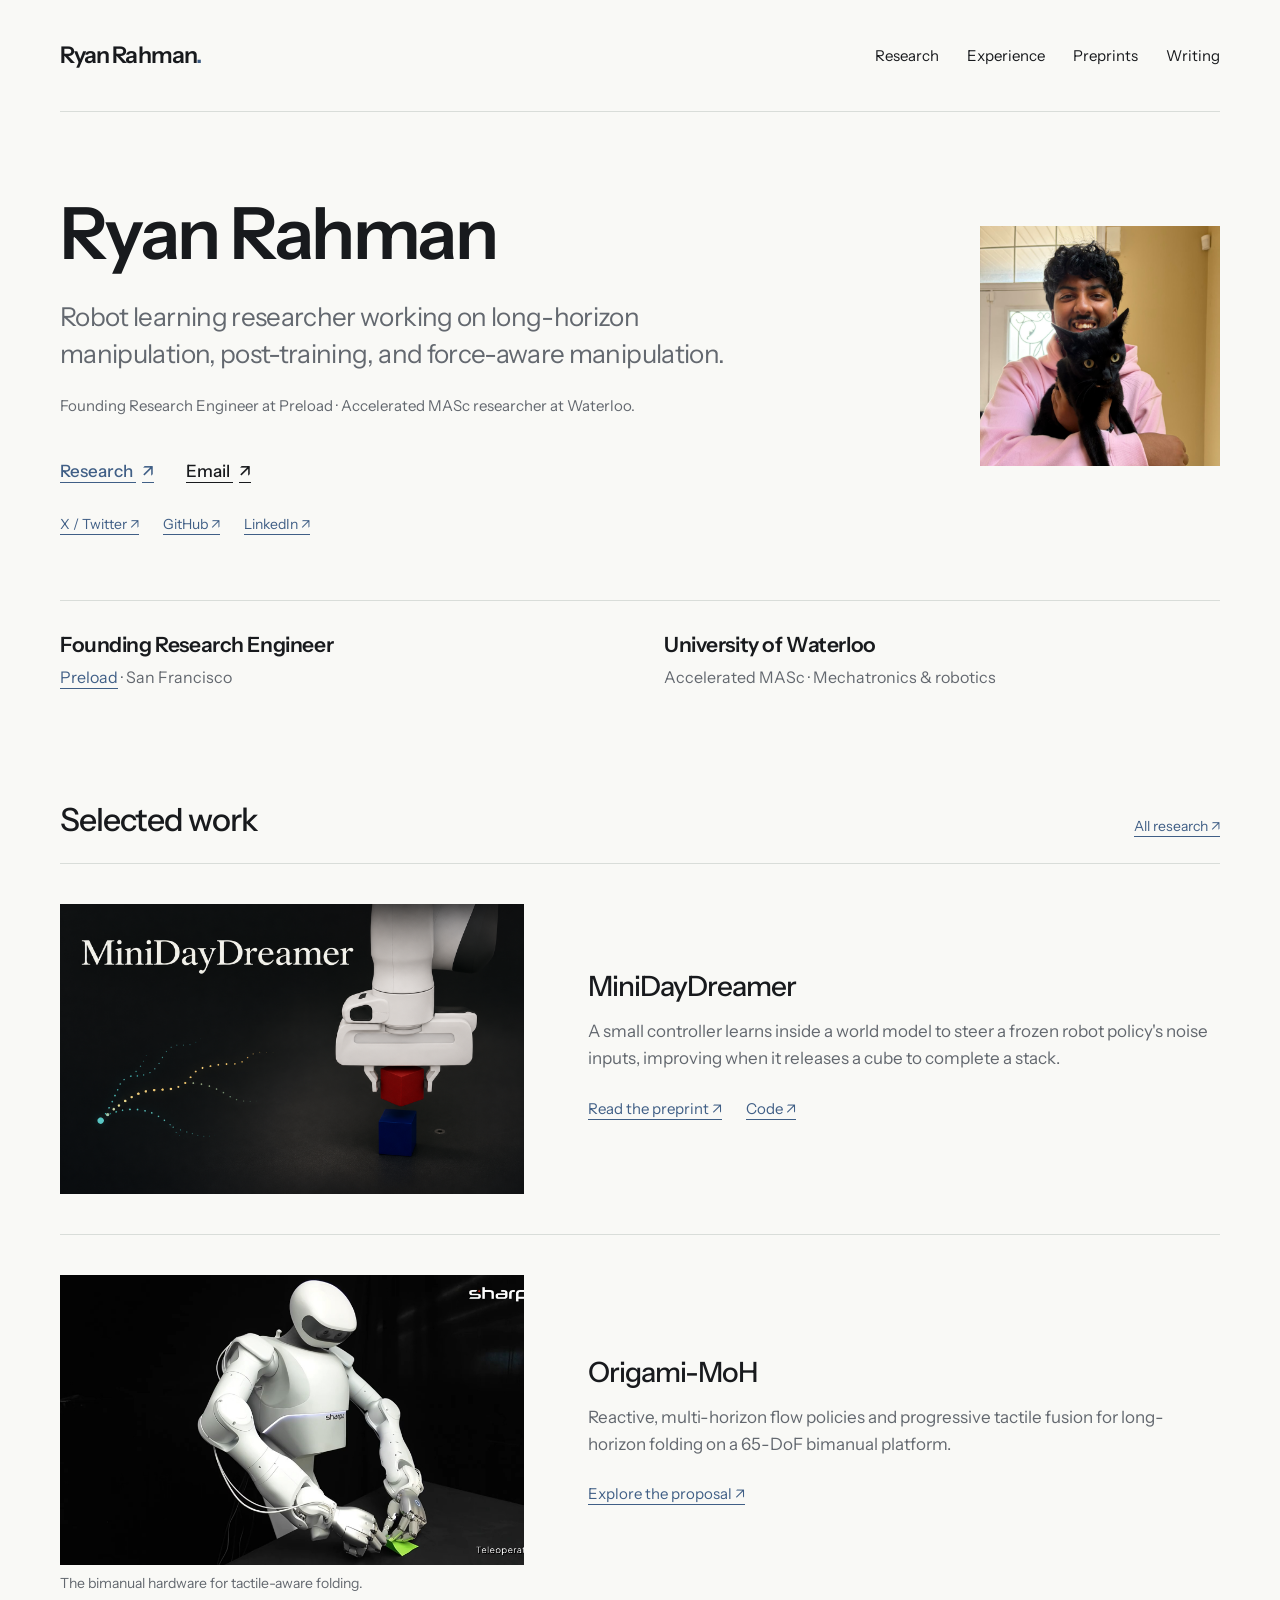
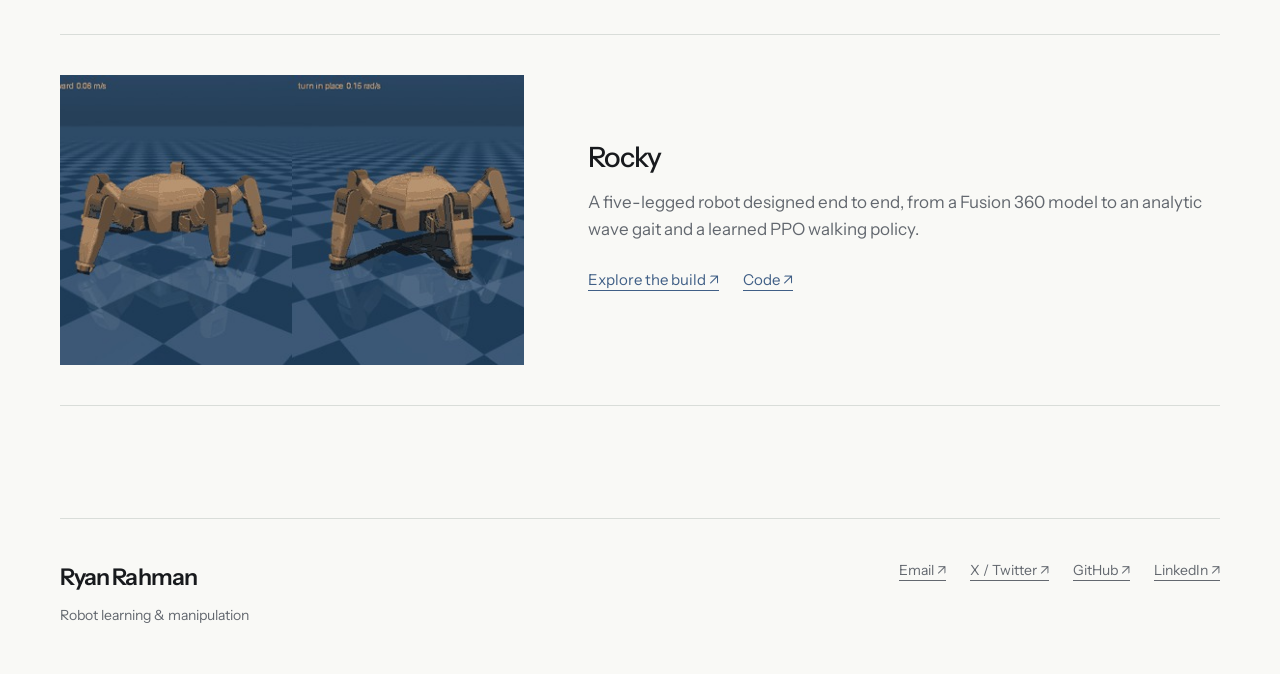
==== commit 649b098e: "Add MiniDayDreamer cover to selected work" ====
--- a/index.html
+++ b/index.html
@@ -51,7 +51,7 @@
 <section id="research" class="content-section selected" aria-labelledby="selected-title">
 <div class="section-heading"><h2 id="selected-title">Selected work</h2><a href="research.html">All research <span aria-hidden="true">↗</span></a>
 </div>
-<article class="work-row"><a class="work-media" href="preprints/minidaydreamer.html" aria-label="Read MiniDayDreamer"><img src="assets/minidaydreamer/steered.jpg" alt="Three stages of a successful cube stack with dream-trained steering" style="aspect-ratio:auto" loading="lazy"></a>
+<article class="work-row"><a class="work-media" href="preprints/minidaydreamer.html" aria-label="Read MiniDayDreamer"><img src="assets/minidaydreamer/cover.png" alt="MiniDayDreamer cover: a robot gripper above red and blue cubes with branching noise-steering paths" width="1586" height="992" loading="lazy"></a>
 <div class="work-copy">
 <h3><a href="preprints/minidaydreamer.html">MiniDayDreamer</a></h3>
 <p>A small controller learns inside a world model to steer a frozen robot policy's noise inputs, improving when it releases a cube to complete a stack.</p><a class="text-link" href="preprints/minidaydreamer.html">Read the preprint <span aria-hidden="true">↗</span></a><a class="text-link" href="https://github.com/ryanrahman27/MiniDayDreamer">Code <span aria-hidden="true">↗</span></a>
